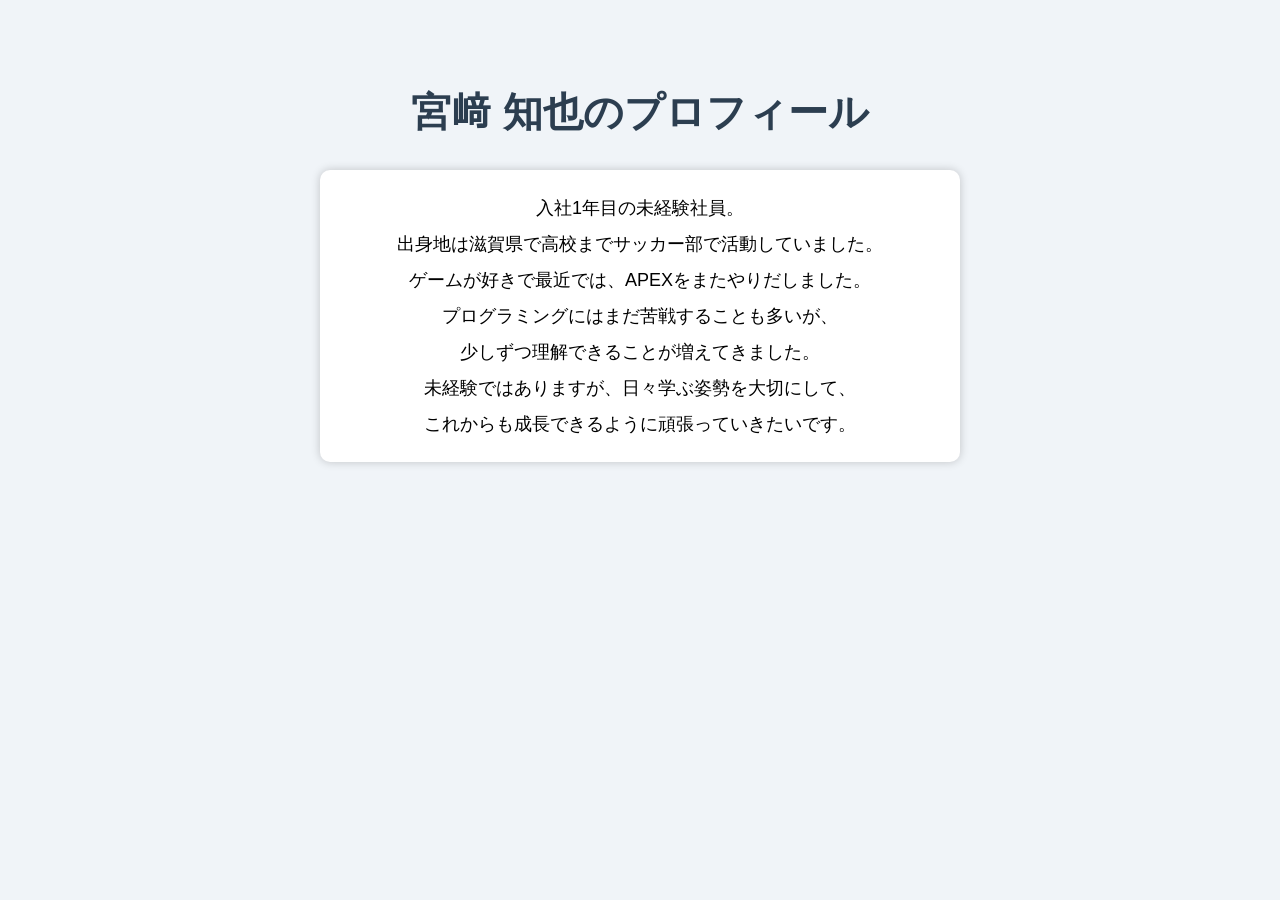
==== index.html @ 944c1c8e "プロフィール追加" ====
<!DOCTYPE html>
<html>
<head>
<meta charset="UTF-8">
<title>プロフィール</title>
<link rel="stylesheet" href="style.css">
</head>

<body>

<h1>宮﨑 知也のプロフィール</h1>

<p>
	入社1年目の未経験社員。<br>
	出身地は滋賀県で高校までサッカー部で活動していました。<br>
	ゲームが好きで最近では、APEXをまたやりだしました。<br>
	プログラミングにはまだ苦戦することも多いが、<br>
	少しずつ理解できることが増えてきました。<br>
	未経験ではありますが、日々学ぶ姿勢を大切にして、<br>
	これからも成長できるように頑張っていきたいです。
	
</p>


</body>
</html>
---- style.css ----
@charset "UTF-8";
/* ページ全体 */
body{
	background-color: #f0f4f8;
	font-family: sans-serif;
	text-align: center;
	padding-top: 50px;
}

/* タイトル */
h1{
	color: #2c3e50;
	font-size: 40px;
	margin-bottom: 30px;
}

/* 自己紹介文 */
p{
	width: 600px;
	margin: auto;
	font-size: 18px;
	line-height: 2;
	background-color: white;
	padding: 20px;
	border-radius: 10px;
	box-shadow: 0 0 10px rgba(0,0,0,0.2);
}

/* リンク */
a{
	display: inline-block;
	margin-top: 30px;
	text-decoration: none;
	background-color: #3498db;
	color: white;
	padding: 12px 25px;
	border-radius: 8px;
	font-size: 18px;
	transition: 0.3s;
}

/* マウスを乗せた時 */
a:hover{
	background-color: #2980b9;
	transform: scale(1.05);
}
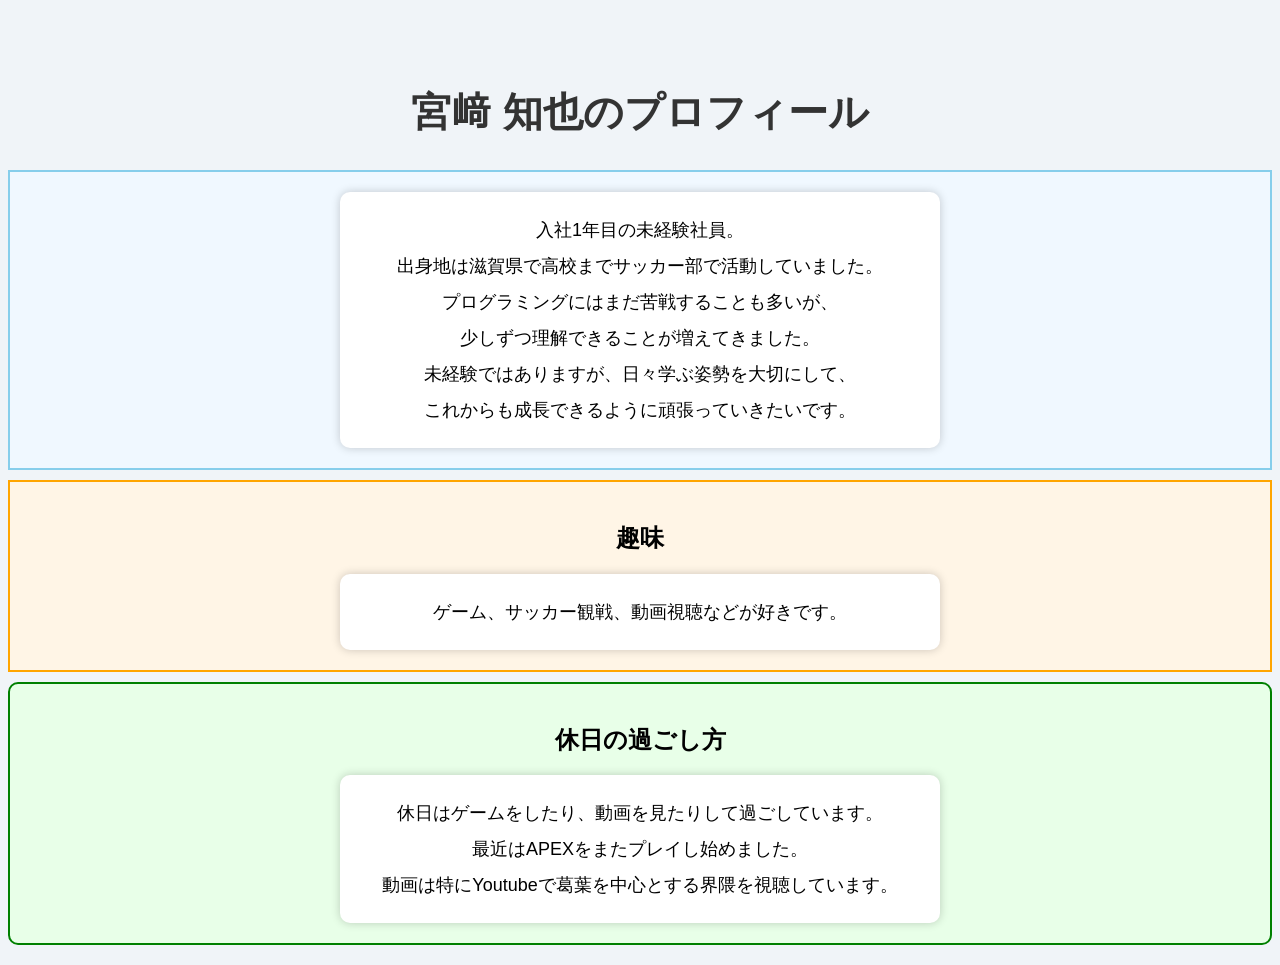
==== commit 714dfcce: "プロフィールページ追加" ====
--- a/index.html
+++ b/index.html
@@ -2,6 +2,7 @@
 <html>
 <head>
 <meta charset="UTF-8">
+<meta name="viewport" content="width=device-width, initial-scale=1.0">
 <title>プロフィール</title>
 <link rel="stylesheet" href="style.css">
 </head>
@@ -10,17 +11,34 @@
 
 <h1>宮﨑 知也のプロフィール</h1>
 
-<p>
-	入社1年目の未経験社員。<br>
-	出身地は滋賀県で高校までサッカー部で活動していました。<br>
-	ゲームが好きで最近では、APEXをまたやりだしました。<br>
-	プログラミングにはまだ苦戦することも多いが、<br>
-	少しずつ理解できることが増えてきました。<br>
-	未経験ではありますが、日々学ぶ姿勢を大切にして、<br>
-	これからも成長できるように頑張っていきたいです。
-	
-</p>
+<div class="profile">
+	<p>
+		入社1年目の未経験社員。<br>
+		出身地は滋賀県で高校までサッカー部で活動していました。<br>
+		プログラミングにはまだ苦戦することも多いが、<br>
+		少しずつ理解できることが増えてきました。<br>
+		未経験ではありますが、日々学ぶ姿勢を大切にして、<br>
+		これからも成長できるように頑張っていきたいです。
+	</p>
+</div>
 
+<div class="hobby">
+	<h2>趣味</h2>
 
+	<p>
+		ゲーム、サッカー観戦、動画視聴などが好きです。
+	</p>
+</div>
+
+<div class="holiday">
+	<h2>休日の過ごし方</h2>
+
+	<p>
+		休日はゲームをしたり、動画を見たりして過ごしています。<br>
+		最近はAPEXをまたプレイし始めました。<br>
+		動画は特にYoutubeで葛葉を中心とする界隈を視聴しています。<br>
+		
+	</p>
+</div>
 </body>
 </html>
--- a/style.css
+++ b/style.css
@@ -1,4 +1,7 @@
 @charset "UTF-8";
+* {
+	box-sizing: border-box;
+}
 /* ページ全体 */
 body{
 	background-color: #f0f4f8;
@@ -9,7 +12,7 @@
 
 /* タイトル */
 h1{
-	color: #2c3e50;
+	color: #333333;
 	font-size: 40px;
 	margin-bottom: 30px;
 }
@@ -39,8 +42,25 @@
 	transition: 0.3s;
 }
 
-/* マウスを乗せた時 */
-a:hover{
-	background-color: #2980b9;
-	transform: scale(1.05);
+.profile {
+	border: 2px solid skyblue;
+	padding: 20px;
+	margin-bottom: 10px;
+	background-color: #f0f8ff;
+}
+
+.hobby {
+	border: 2px solid orange;
+	padding: 20px;
+	margin-bottom: 10px;
+	background-color: #fff5e6;
+}
+.holiday {
+	width: 100%;
+	padding: 20px;
+	margin-bottom: 20px;
+	border-radius: 10px;
+
+	background-color: #e8ffe8;
+	border: 2px solid green;
 }
